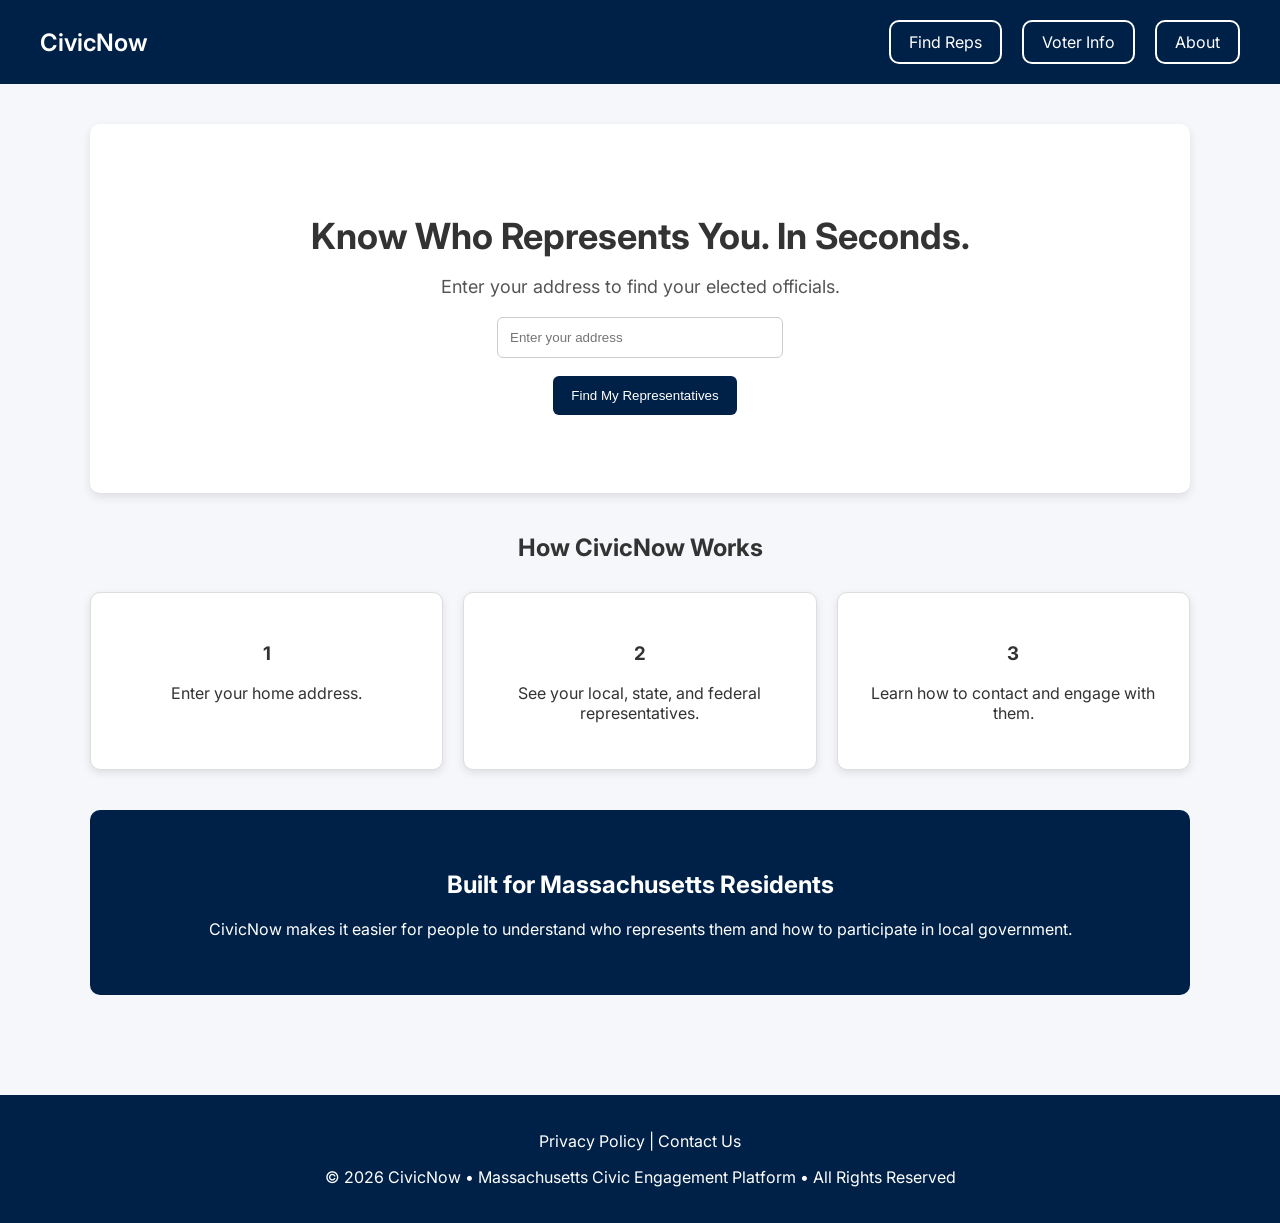
==== index.html @ f866129a "Add files via upload" ====
<!DOCTYPE html>
<html lang="en">

<head>

<meta charset="UTF-8">
<meta name="viewport" content="width=device-width, initial-scale=1.0">

<title>CivicNow</title>

<link rel="preconnect" href="https://fonts.googleapis.com">
<link rel="preconnect" href="https://fonts.gstatic.com" crossorigin>

<link href="https://fonts.googleapis.com/css2?family=Inter:wght@400;600&display=swap" rel="stylesheet">

<link rel="stylesheet" href="style.css">

</head>

<body>


<!-- HEADER -->

<header>

<div class="header-container">

<div class="logo">
CivicNow
</div>

<nav class="main-nav">

<a href="#">
<div class="nav-box">Find Reps</div>
</a>

<a href="#">
<div class="nav-box">Voter Info</div>
</a>

<a href="#">
<div class="nav-box">About</div>
</a>

</nav>

</div>

</header>



<!-- MAIN -->

<main class="container">


<!-- HERO SECTION -->

<section class="hero">

<h1>Know Who Represents You. In Seconds.</h1>

<p>Enter your address to find your elected officials.</p>

<div class="search-box">

<input type="text" placeholder="Enter your address">

<p><button>Find My Representatives</button></p>

</div>

</section>



<!-- HOW IT WORKS -->

<section class="info-section">

<h2>How CivicNow Works</h2>

<div class="info-grid">

<div class="info-box">
<h3>1</h3>
<p>Enter your home address.</p>
</div>

<div class="info-box">
<h3>2</h3>
<p>See your local, state, and federal representatives.</p>
</div>

<div class="info-box">
<h3>3</h3>
<p>Learn how to contact and engage with them.</p>
</div>

</div>

</section>



<!-- FEATURE SECTION -->

<section class="feature">

<div class="feature-box">

<h2>Built for Massachusetts Residents</h2>

<p>
CivicNow makes it easier for people to understand who represents them
and how to participate in local government.
</p>

</div>

</section>


</main>



<!-- FOOTER -->

<footer>
<p>Privacy Policy | Contact Us</p>


<p>© 2026 CivicNow • Massachusetts Civic Engagement Platform • All Rights Reserved</p>

</footer>


</body>
</html>
---- style.css ----
/* GLOBAL */

body {

font-family: 'Inter', Arial, sans-serif;

margin: 0;
padding: 0;

background-color: #f5f7fa;

color: #333;

}



/* HEADER */

header {

background-color: #002147;

color: white;

padding: 20px 40px;

}



.header-container {

display: flex;

justify-content: space-between;

align-items: center;

max-width: 1200px;

margin: auto;

}



.logo {

font-size: 24px;

font-weight: 600;

}



/* NAVIGATION */

.main-nav {

display: flex;

gap: 20px;

}



.main-nav a {

text-decoration: none;

}



.nav-box {

padding: 10px 18px;

border: 2px solid white;

border-radius: 10px;

color: white;

transition: all .2s ease;

}



.nav-box:hover {

background-color: #C9A227;

color: black;

transform: scale(1.05);

}



/* MAIN CONTAINER */

.container {

max-width: 1100px;

margin: auto;

padding: 40px 20px;

}



/* HERO */

.hero {

background: white;

padding: 60px 30px;

text-align: center;

border-radius: 10px;

margin-bottom: 40px;

box-shadow: 0 4px 10px rgba(0,0,0,0.1);

}



.hero h1 {

font-size: 36px;

margin-bottom: 10px;

}



.hero p {

font-size: 18px;

color: #555;

}



/* SEARCH */

.search-box {

margin-top: 20px;

}



.search-box input {

padding: 12px;

width: 260px;

border: 1px solid #ccc;

border-radius: 6px;

}



.search-box button {

padding: 12px 18px;

border: none;

background-color: #002147;

color: white;

border-radius: 6px;

cursor: pointer;

margin-left: 10px;

}



.search-box button:hover {

background-color: #C9A227;

color: black;

}



/* INFO SECTION */

.info-section {

margin-top: 40px;

}



.info-section h2 {

text-align: center;

margin-bottom: 30px;

}



.info-grid {

display: flex;

gap: 20px;

justify-content: center;

flex-wrap: wrap;

}



.info-box {

background: white;

padding: 30px;

border-radius: 10px;

text-align: center;

flex: 1;

min-width: 220px;

border: 1px solid #ddd;

box-shadow: 0 3px 8px rgba(0,0,0,0.1);

}



/* FEATURE SECTION */

.feature {

margin-top: 40px;

}



.feature-box {

background: #002147;

color: white;

padding: 40px;

border-radius: 10px;

text-align: center;

}



/* FOOTER */

footer {

margin-top: 60px;

background: #002147;

color: white;

text-align: center;

padding: 20px;

}



/* RESPONSIVE DESIGN */

@media (max-width: 768px) {

.header-container {

flex-direction: column;

gap: 15px;

}



.main-nav {

flex-direction: column;

align-items: center;

}



.search-box input {

width: 100%;

margin-bottom: 10px;

}



.search-box button {

width: 100%;

margin-left: 0;

}

}
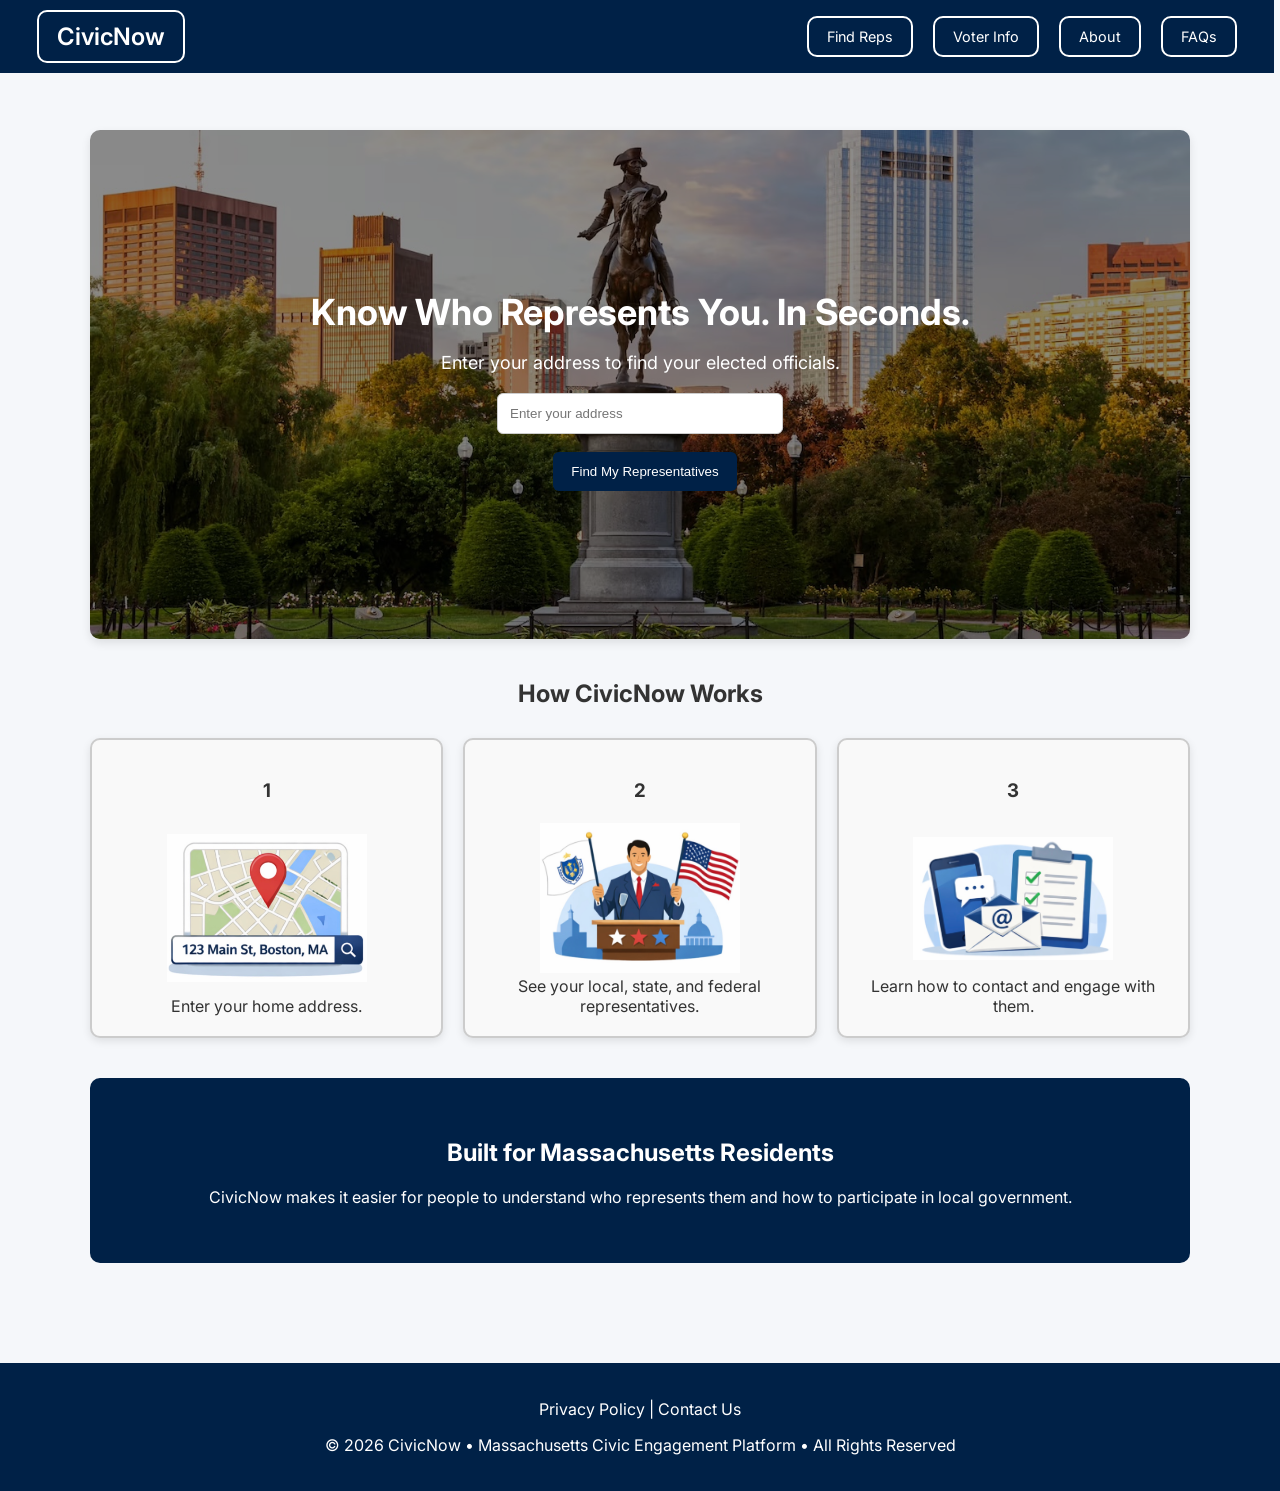
==== commit d80a98d0: "Add files via upload" ====
--- a/index.html
+++ b/index.html
@@ -6,7 +6,9 @@
 <meta charset="UTF-8">
 <meta name="viewport" content="width=device-width, initial-scale=1.0">
 
+
 <title>CivicNow</title>
+
 
 <link rel="preconnect" href="https://fonts.googleapis.com">
 <link rel="preconnect" href="https://fonts.gstatic.com" crossorigin>
@@ -17,7 +19,7 @@
 
 </head>
 
-<body>
+<body class="home-page">
 
 
 <!-- HEADER -->
@@ -26,24 +28,30 @@
 
 <div class="header-container">
 
-<div class="logo">
-CivicNow
+<a href="index.html"><div class="logo"> <div class="nav-box">
+CivicNow</div>
 </div>
+</a>
+
+<!--Navigation-->
 
 <nav class="main-nav">
 
-<a href="#">
+<a href="FindReps.html">
 <div class="nav-box">Find Reps</div>
 </a>
 
-<a href="#">
+<a href="VoterInfo.html">
 <div class="nav-box">Voter Info</div>
 </a>
 
-<a href="#">
+<a href="About.html">
 <div class="nav-box">About</div>
 </a>
 
+<a href="FAQs.html">
+<div class="nav-box">FAQs</div>
+</a>
 </nav>
 
 </div>
@@ -85,18 +93,21 @@
 
 <div class="info-grid">
 
-<div class="info-box">
+<div class="info-box address">
 <h3>1</h3>
+<img src="one.jpeg" alt="Enter address">
 <p>Enter your home address.</p>
 </div>
 
-<div class="info-box">
+<div class="info-box reps">
 <h3>2</h3>
+<img src="two.jpeg" alt="View representatives">
 <p>See your local, state, and federal representatives.</p>
 </div>
 
-<div class="info-box">
+<div class="info-box engage">
 <h3>3</h3>
+<img src="three.jpeg" alt="Contact representatives">
 <p>Learn how to contact and engage with them.</p>
 </div>
 
--- a/style.css
+++ b/style.css
@@ -27,7 +27,18 @@
 
 }
 
-
+.header {
+  
+  top: 0;
+
+  padding: 10px;
+}
+
+
+a, a:active {
+  text-decoration: none;
+  color: #ffffff;
+}
 
 .header-container {
 
@@ -73,6 +84,15 @@
 
 }
 
+/* Highlights the current/active page */
+.main-nav a.active {
+  background-color: #0e59da;
+  box-shadow: 0 0 20px rgba(255, 204, 0, 0.7);
+transform: scale(1.05);
+border-radius: 36px;
+text-decoration: none;
+}
+
 
 
 .nav-box {
@@ -156,6 +176,64 @@
 }
 
 
+.home-page .hero {
+
+  background-image: url("mass.jpeg");
+
+
+  background-size: cover;
+  background-position: center;
+  background-repeat: no-repeat;
+
+  padding: 130px 30px;
+
+  border-radius: 10px;
+
+  text-align: center;
+
+  color: white;
+
+}
+
+.hero h1{
+  color:white;
+}
+
+.hero p{
+  color:white;
+  font-size:18px;
+}
+
+/* Darkened image on main page so text is readable  */
+.hero{
+  position:relative;
+}
+
+.hero::before{
+
+  content:"";
+  position:absolute;
+
+  top:0;
+  left:0;
+
+  width:100%;
+  height:100%;
+
+  background:rgba(0,0,0,0.45);
+
+  border-radius:10px;
+
+}
+
+.hero h1,
+.hero p,
+.search-box{
+
+  position:relative;
+  z-index:1;
+
+}
 
 /* SEARCH */
 
@@ -249,6 +327,7 @@
 
 background: white;
 
+
 padding: 30px;
 
 border-radius: 10px;
@@ -267,6 +346,44 @@
 
 
 
+
+.info-box{
+    width:30%;
+    height:300px;
+
+    display:flex;
+    flex-direction:column;
+    justify-content:space-between;
+    align-items:center;
+
+    text-align:center;
+
+    padding:20px;
+    box-sizing:border-box;
+
+    border:2px solid #ccc;
+    border-radius:10px;
+
+    background:#f9f9f9;
+}
+
+.info-box img{
+    width:200px;
+    height:auto;
+}
+
+.info-box h2{
+    margin:0;
+}
+
+.info-box p{
+    margin:0;
+}
+
+
+
+
+
 /* FEATURE SECTION */
 
 .feature {
@@ -331,6 +448,11 @@
 
 align-items: center;
 
+display:flex;
+  justify-content:center;
+  gap:10px;
+  flex-wrap:wrap;
+
 }
 
 
@@ -353,4 +475,23 @@
 
 }
 
+}
+
+
+
+@media (min-width: 769px) {
+
+  header {
+    position: fixed;
+    top: 0;
+    width: 98%;
+    z-index: 1000;
+    font-size:0.9rem;
+    padding:10px;
+  }
+
+  body {
+    padding-top: 90px; /* prevents content from hiding under header */
+  }
+
 }
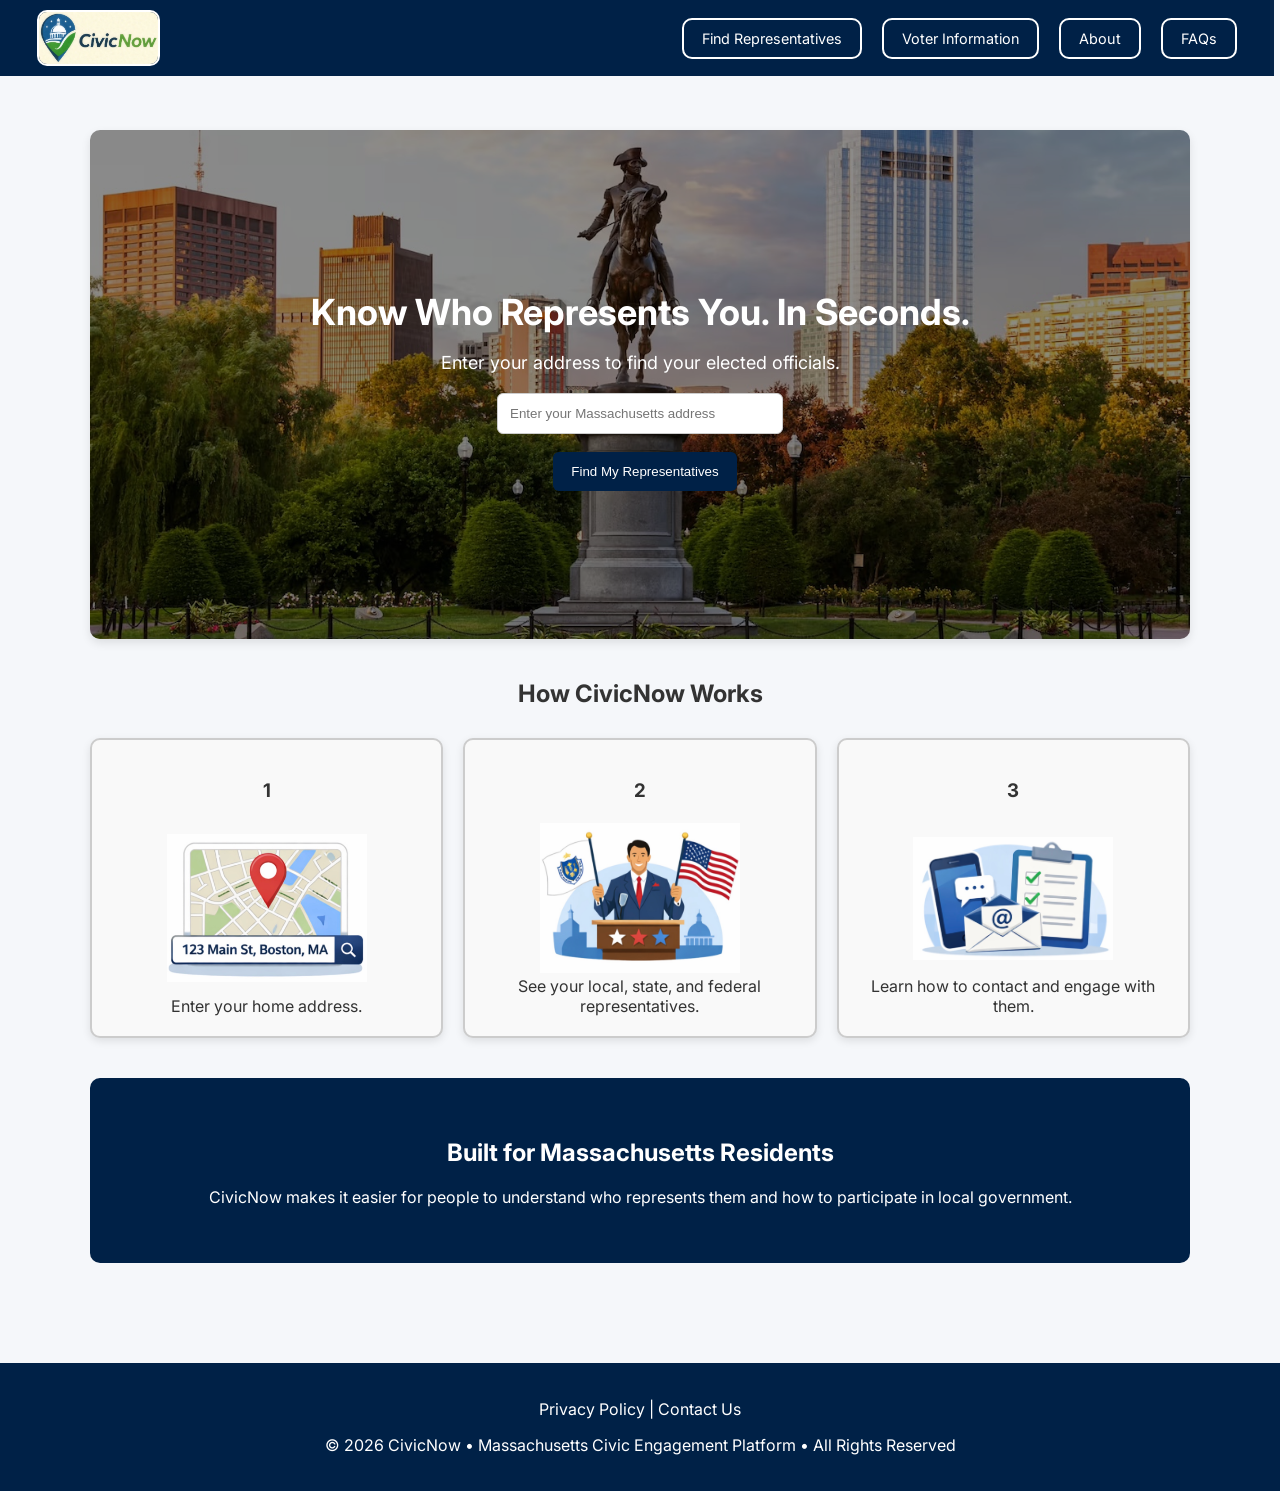
==== commit eb316b67: "Add files via upload" ====
--- a/index.html
+++ b/index.html
@@ -15,7 +15,11 @@
 
 <link href="https://fonts.googleapis.com/css2?family=Inter:wght@400;600&display=swap" rel="stylesheet">
 
-<link rel="stylesheet" href="style.css">
+  <link rel="icon" type="image/x-icon" href="favicon.ico" />
+  <link rel="icon" type="image/png" sizes="32x32" href="favicon-32.png" />
+  <link rel="icon" type="image/png" sizes="16x16" href="favicon-16.png" />
+  <link rel="apple-touch-icon" sizes="64x64" href="favicon-64.png" />
+  <link rel="stylesheet" href="style.css">
 
 </head>
 
@@ -28,9 +32,7 @@
 
 <div class="header-container">
 
-<a href="index.html"><div class="logo"> <div class="nav-box">
-CivicNow</div>
-</div>
+<a href="index.html"><div class="logo"><img src="wavcon.png" alt="CivicNow" class="logo-img" /></div>
 </a>
 
 <!--Navigation-->
@@ -38,11 +40,11 @@
 <nav class="main-nav">
 
 <a href="FindReps.html">
-<div class="nav-box">Find Reps</div>
+<div class="nav-box">Find Representatives</div>
 </a>
 
 <a href="VoterInfo.html">
-<div class="nav-box">Voter Info</div>
+<div class="nav-box">Voter Information</div>
 </a>
 
 <a href="About.html">
@@ -75,9 +77,14 @@
 
 <div class="search-box">
 
-<input type="text" placeholder="Enter your address">
+<input
+  type="text"
+  id="homeAddressInput"
+  placeholder="Enter your Massachusetts address"
+  autocomplete="street-address"
+/>
 
-<p><button>Find My Representatives</button></p>
+<p><button onclick="goToReps()">Find My Representatives</button></p>
 
 </div>
 
@@ -149,6 +156,31 @@
 
 </footer>
 
-
+<script>
+  function goToReps() {
+    const addr = document.getElementById('homeAddressInput').value.trim();
+    if (!addr) {
+      document.getElementById('homeAddressInput').focus();
+      return;
+    }
+    // Sends address as URL param → FindReps.html auto-searches on load
+    window.location.href = 'FindReps.html?address=' + encodeURIComponent(addr);
+  }
+ 
+  // Allow Enter key on homepage
+  document.getElementById('homeAddressInput').addEventListener('keydown', function(e) {
+    if (e.key === 'Enter') goToReps();
+  });
+</script>
+<!-- ============================================================
+     HOW IT WORKS:
+     - User types address on homepage and hits the button
+     - Browser navigates to: FindReps.html?address=123+Main+St+Boston+MA
+     - FindReps.html reads the ?address= param on load
+     - Automatically runs the search and displays results
+     ============================================================ -->
+<!-- BACK TO TOP -->
+<button class="back-to-top" id="backToTop" onclick="window.scrollTo({top:0,behavior:'smooth'})" aria-label="Back to top"><svg width="18" height="18" viewBox="0 0 24 24" fill="none" stroke="currentColor" stroke-width="2.5"><polyline points="18 15 12 9 6 15"/></svg></button>
+<script>window.addEventListener("scroll",function(){var b=document.getElementById("backToTop");if(b)b.classList.toggle("back-to-top--visible",window.scrollY>400);});</script>
 </body>
-</html>
+</html>
--- a/style.css
+++ b/style.css
@@ -57,11 +57,26 @@
 
 
 .logo {
-
-font-size: 24px;
-
-font-weight: 600;
-
+  display: flex;
+  align-items: center;
+  flex-shrink: 0;
+}
+
+.logo-img {
+  height: 52px;
+  width: auto;
+  display: block;
+  /* Remove any nav-box styling that might bleed in */
+ 
+  padding: 0;
+  background: none;
+  transition: opacity .2s;
+  border-radius: 10px;
+  border: 2px solid white;
+}
+
+.logo-img:hover {
+  opacity: 0.88;
 }
 
 
@@ -126,13 +141,17 @@
 /* MAIN CONTAINER */
 
 .container {
-
 max-width: 1100px;
-
 margin: auto;
-
-padding: 40px 20px;
-
+padding: 24px 14px;
+}
+
+@media (min-width: 540px) {
+  .container { padding: 32px 20px; }
+}
+
+@media (min-width: 769px) {
+  .container { padding: 40px 20px; }
 }
 
 
@@ -141,7 +160,7 @@
 
 .hero {
 
-background: white;
+background: #002147;
 
 padding: 60px 30px;
 
@@ -432,28 +451,33 @@
 
 @media (max-width: 768px) {
 
+header {
+  padding: 10px 14px;
+}
+
 .header-container {
-
-flex-direction: column;
-
-gap: 15px;
-
-}
-
-
+  flex-direction: row;
+  flex-wrap: wrap;
+  gap: 8px;
+  align-items: center;
+}
+
+.logo { font-size: 18px; }
+.logo-img { height: 40px; }
 
 .main-nav {
-
-flex-direction: column;
-
-align-items: center;
-
-display:flex;
-  justify-content:center;
-  gap:10px;
-  flex-wrap:wrap;
-
-}
+  display: flex;
+  flex-direction: row;
+  flex-wrap: wrap;
+  gap: 4px;
+  justify-content: flex-end;
+}
+
+.nav-box {
+  padding: 6px 10px;
+  font-size: 0.75rem;
+}
+
 
 
 
@@ -466,6 +490,11 @@
 }
 
 
+.search-box{
+  display: flex;
+  flex-direction: column;
+  align-items: center;
+}
 
 .search-box button {
 
@@ -494,4 +523,797 @@
     padding-top: 90px; /* prevents content from hiding under header */
   }
 
+}
+
+/* ==============================
+   ABOUT PAGE STYLES
+   mission, values, team, and contact
+   ============================== */
+
+/* Values Section */
+.values-section {
+  text-align: center;
+  margin-top: 40px;
+}
+
+.values-grid {
+  display: flex;
+  justify-content: center;
+  flex-wrap: wrap;
+  gap: 30px;
+  margin-top: 20px;
+}
+
+.value-card {
+  background: #002147; /* matches site color */
+  color: white;
+  padding: 25px 20px;
+  border-radius: 12px;
+  min-width: 220px;
+  max-width: 250px;
+  box-shadow: 0 4px 10px rgba(0,0,0,0.1);
+  transition: transform 0.2s ease;
+}
+
+.value-card:hover {
+  transform: scale(1.05);
+}
+
+/* Team Section */
+.team-section {
+  text-align: center;
+  margin-top: 50px;
+}
+
+.team-grid {
+  display: flex;
+  justify-content: center;
+  flex-wrap: wrap;
+  gap: 30px;
+  margin-top: 20px;
+}
+
+.team-member {
+  background: #f9f9f9;
+  padding: 20px 15px;
+  border-radius: 12px;
+  min-width: 220px;
+  max-width: 250px;
+  box-shadow: 0 3px 8px rgba(0,0,0,0.1);
+  transition: transform 0.2s ease;
+}
+
+.team-member h3 {
+  margin-bottom: 10px;
+  color: #002147;
+}
+
+.team-member p {
+  font-size: 14px;
+  color: #555;
+}
+
+.team-member:hover {
+  transform: scale(1.05);
+}
+
+/* Contact Section */
+.contact-section {
+  text-align: center;
+  margin-top: 50px;
+}
+
+.contact-buttons {
+  margin-top: 20px;
+}
+
+.contact-btn {
+  padding: 12px 30px;
+  margin: 10px;
+  border: 2px solid #002147;
+  background: white;
+  color: #002147;
+  border-radius: 8px;
+  font-family: 'Inter', sans-serif;
+  cursor: pointer;
+  transition: all 0.2s ease;
+}
+
+.contact-btn:hover {
+  background: #C9A227;
+  color: black;
+  transform: scale(1.05);
+}
+
+/* Responsive for About page */
+@media (max-width: 768px) {
+  .values-grid, .team-grid {
+    flex-direction: column;
+    align-items: center;
+  }
+
+  .contact-btn {
+    width: 80%;
+    margin: 10px 0;
+  }
+}
+
+/*FAQs Page starts here*/
+
+/* FAQ LAYOUT */
+
+.faq-wrapper{
+display:grid;
+grid-template-columns:220px 1fr;
+gap:40px;
+max-width:1100px;
+margin:auto;
+padding:60px 20px;
+}
+
+/* SIDEBAR */
+
+.faq-sidebar{
+position:sticky;
+top:120px;
+height:fit-content;
+}
+
+.faq-sidebar h3{
+margin-bottom:15px;
+}
+
+.faq-sidebar ul{
+list-style:none;
+padding:0;
+}
+
+.faq-sidebar li{
+margin-bottom:10px;
+}
+
+.faq-sidebar a{
+text-decoration:none;
+color:#333;
+font-weight:500;
+}
+
+.faq-sidebar a:hover{
+color:#2563eb;
+}
+
+
+/* MAIN FAQ */
+
+.faq-content h1{
+margin-bottom:10px;
+}
+
+.faq-intro{
+margin-bottom:30px;
+color:#555;
+}
+
+/* SEARCH BAR */
+
+.faq-search{
+width:100%;
+max-width:400px;
+padding:12px;
+margin-bottom:40px;
+border:1px solid #ddd;
+border-radius:6px;
+}
+
+/* CATEGORY */
+
+.faq-category{
+margin-top:40px;
+margin-bottom:15px;
+border-bottom:2px solid #eee;
+padding-bottom:5px;
+}
+
+
+/* FAQ ITEMS */
+
+.faq-item{
+margin-bottom:20px;
+border-bottom:1px solid #ddd;
+padding-bottom:12px;
+}
+
+/* FAQ LINKS */
+
+.faq-content a{
+color:#2563eb;
+text-decoration:underline;
+}
+
+.faq-content a:hover{
+color:#1d4ed8;
+}
+
+summary{
+list-style:none;
+cursor:pointer;
+font-weight:600;
+font-size:18px;
+padding:10px 0;
+position:relative;
+}
+
+summary::after{
+content:"+";
+position:absolute;
+right:0;
+font-size:22px;
+}
+
+details[open] summary::after{
+content:"−";
+}
+
+.faq-item p{
+margin-top:10px;
+line-height:1.6;
+}
+
+.faq-item ul{
+margin-top:10px;
+padding-left:20px;
+line-height:1.6;
+}
+
+
+/* CONTACT */
+
+.faq-contact{
+margin-top:60px;
+text-align:center;
+padding:30px;
+background:#f5f5f5;
+border-radius:6px;
+}
+
+
+/* SCROLL REVEAL */
+
+.reveal{
+opacity:0;
+transform:translateY(40px);
+transition:all 0.6s ease;
+}
+
+.reveal.active{
+opacity:1;
+transform:translateY(0);
+}
+
+
+/* MOBILE */
+
+@media (max-width:768px){
+
+.faq-wrapper{
+grid-template-columns:1fr;
+}
+
+.faq-sidebar{
+position:static;
+margin-bottom:30px;
+}
+
+}
+
+
+
+
+/* FIND REPS PAGE */
+
+
+/* ══════════════════════════════════════════════
+   FindReps.css
+   Loaded AFTER style.css — only styles the
+   representative grid and cards. Nav, footer,
+   fonts, and base layout come from style.css.
+══════════════════════════════════════════════ */
+
+/* ── CSS Tokens (rep-grid only) ── */
+:root {
+  --fr-federal:   #1a5bac;
+  --fr-state:     #2a8c5e;
+  --fr-local:     #b94a1d;
+  --fr-navy:      #002147;
+  --fr-gold:      #C9A227;
+  --fr-border:    #dde3ed;
+  --fr-bg:        #f5f7fa;
+  --fr-white:     #ffffff;
+  --fr-muted:     #5a6478;
+  --fr-radius:    12px;
+  --fr-radius-sm: 7px;
+  --fr-shadow:    0 4px 16px rgba(0,33,71,.1);
+  --fr-shadow-lg: 0 8px 28px rgba(0,33,71,.16);
+}
+
+/* ── Search Bar ── */
+.fr-search-bar {
+  background: #ffffff;
+  border-bottom: 1px solid var(--fr-border);
+  padding: 14px 40px;
+  position: sticky;
+  top: 60px; /* sits just below the fixed header */
+  z-index: 90;
+  box-shadow: 0 2px 8px rgba(0,33,71,.07);
+}
+
+.fr-search-inner {
+  max-width: 1200px;
+  margin: 0 auto;
+  display: flex;
+  align-items: center;
+  gap: 10px;
+  flex-wrap: wrap;
+}
+
+.fr-search-field-wrap {
+  flex: 1;
+  position: relative;
+  min-width: 240px;
+  max-width: 480px;
+}
+
+.fr-search-icon {
+  position: absolute;
+  left: 12px;
+  top: 50%;
+  transform: translateY(-50%);
+  color: var(--fr-muted);
+  pointer-events: none;
+}
+
+#addressInput {
+  width: 100%;
+  padding: 10px 12px 10px 34px;
+  border: 1px solid #ccc;
+  border-radius: 6px;
+  font-family: 'Inter', Arial, sans-serif;
+  font-size: 0.9rem;
+  color: #333;
+  background: #f5f7fa;
+  outline: none;
+  transition: border-color .2s, box-shadow .2s;
+}
+
+#addressInput:focus {
+  border-color: var(--fr-federal);
+  background: #fff;
+  box-shadow: 0 0 0 3px rgba(26,91,172,.1);
+}
+
+.fr-search-btn {
+  padding: 10px 40px;
+  background-color: #002147;
+  color: white;
+  border: none;
+  border-radius: 6px;
+  font-family: 'Inter', Arial, sans-serif;
+  font-size: 0.875rem;
+  font-weight: 600;
+  cursor: pointer;
+  transition: background-color .2s;
+  white-space: nowrap;
+}
+
+.fr-search-btn:hover {
+  background-color: #C9A227;
+  color: #000;
+}
+
+/* Level filter chips */
+.fr-filter-chips {
+  display: flex;
+  gap: 6px;
+  margin-left: auto;
+}
+
+.fr-chip {
+  padding: 6px 14px;
+  border: 2px solid white;
+  border-radius: 10px;
+  background: #002147;
+  color: white;
+  font-family: 'Inter', Arial, sans-serif;
+  font-size: 0.75rem;
+  font-weight: 600;
+  cursor: pointer;
+  transition: all .2s ease;
+}
+
+.fr-chip:hover {
+  background-color: #C9A227;
+  color: black;
+  transform: scale(1.05);
+}
+
+.fr-chip.fr-chip-active {
+  background-color: #C9A227;
+  color: black;
+  border-color: #C9A227;
+  box-shadow: 0 0 14px rgba(201,162,39,.5);
+}
+
+/* ── Match Banner ── */
+.fr-match-banner {
+  background: #002147;
+  color: white;
+  padding: 10px 40px;
+  font-size: 0.82rem;
+  display: none;
+}
+
+.fr-match-banner.visible { display: block; }
+
+.fr-match-inner {
+  max-width: 1200px;
+  margin: 0 auto;
+  display: flex;
+  align-items: center;
+  gap: 8px;
+}
+
+.fr-match-inner strong { color: #C9A227; }
+
+.fr-match-clear {
+  margin-left: auto;
+  background: none;
+  border: 1px solid rgba(255,255,255,.4);
+  color: rgba(255,255,255,.75);
+  border-radius: 4px;
+  padding: 3px 10px;
+  font-size: 0.72rem;
+  cursor: pointer;
+  font-family: 'Inter', Arial, sans-serif;
+  transition: border-color .15s, color .15s;
+}
+
+.fr-match-clear:hover { border-color: white; color: white; }
+
+/* ── Section Labels ── */
+.fr-section-label {
+  display: flex;
+  align-items: center;
+  gap: 10px;
+  margin: 36px 0 14px;
+}
+
+.fr-section-label:first-child { margin-top: 0; }
+
+.fr-section-label h2 {
+  font-family: 'Inter', Arial, sans-serif;
+  font-size: 1.15rem;
+  font-weight: 600;
+  color: #002147;
+  margin: 0;
+}
+
+.fr-badge {
+  font-size: 0.68rem;
+  font-weight: 700;
+  letter-spacing: .07em;
+  text-transform: uppercase;
+  padding: 4px 10px;
+  border-radius: 20px;
+  white-space: nowrap;
+}
+
+.fr-badge-statewide { background: rgba(0,33,71,.1);    color: #002147; }
+.fr-badge-federal   { background: rgba(26,91,172,.12); color: var(--fr-federal); }
+.fr-badge-state     { background: rgba(42,140,94,.12); color: var(--fr-state); }
+.fr-badge-local     { background: rgba(185,74,29,.12); color: var(--fr-local); }
+
+.fr-divider {
+  flex: 1;
+  height: 1px;
+  background: #dde3ed;
+}
+
+/* ── Rep Grid ── */
+.fr-grid {
+  display: grid;
+  grid-template-columns: repeat(auto-fill, minmax(290px, 1fr));
+  gap: 16px;
+}
+
+/* ── Rep Card ── */
+.fr-card {
+  background: #ffffff;
+  border-radius: var(--fr-radius);
+  border: 1px solid #ddd;
+  overflow: hidden;
+  box-shadow: 0 3px 8px rgba(0,0,0,.08);
+  transition: transform .2s ease, box-shadow .2s ease, border-color .2s ease;
+  animation: frCardIn .3s ease both;
+}
+
+@keyframes frCardIn {
+  from { opacity: 0; transform: translateY(12px); }
+  to   { opacity: 1; transform: translateY(0); }
+}
+
+.fr-card:hover {
+  transform: scale(1.02);
+  box-shadow: var(--fr-shadow-lg);
+  border-color: #002147;
+}
+
+/* Filtering handled via JS display:none — no highlight/dim needed */
+
+/* Top accent bar */
+.fr-card-accent { height: 5px; width: 100%; }
+.fr-accent-federal   { background: linear-gradient(90deg, #1a5bac, #3b87d8); }
+.fr-accent-state     { background: linear-gradient(90deg, #2a8c5e, #43b58a); }
+.fr-accent-local     { background: linear-gradient(90deg, #b94a1d, #e0773b); }
+.fr-accent-statewide { background: linear-gradient(90deg, #002147, #1a3a6b); }
+
+.fr-card-body { padding: 18px 20px; }
+
+.fr-card-top {
+  display: flex;
+  gap: 12px;
+  align-items: flex-start;
+  margin-bottom: 12px;
+}
+
+.fr-avatar {
+  width: 50px;
+  height: 50px;
+  border-radius: 10px;
+  flex-shrink: 0;
+  overflow: hidden;
+  background: linear-gradient(135deg, #dbe6f8, #c4d8f5);
+  display: flex;
+  align-items: center;
+  justify-content: center;
+  font-family: 'Inter', Arial, sans-serif;
+  font-size: 1.1rem;
+  font-weight: 700;
+  color: #1a5bac;
+}
+
+.fr-avatar img { width: 100%; height: 100%; object-fit: cover; }
+
+.fr-info { flex: 1; min-width: 0; }
+
+.fr-title-badge {
+  font-size: 0.62rem;
+  font-weight: 700;
+  letter-spacing: .07em;
+  text-transform: uppercase;
+  padding: 2px 7px;
+  border-radius: 4px;
+  display: inline-block;
+  margin-bottom: 4px;
+}
+
+.fr-name {
+  font-family: 'Inter', Arial, sans-serif;
+  font-size: 1.05rem;
+  font-weight: 700;
+  color: #002147;
+  line-height: 1.25;
+  margin-bottom: 2px;
+  white-space: nowrap;
+  overflow: hidden;
+  text-overflow: ellipsis;
+}
+
+.fr-office {
+  font-size: 0.75rem;
+  color: var(--fr-muted);
+  line-height: 1.35;
+}
+
+.fr-party-tag {
+  display: inline-flex;
+  align-items: center;
+  gap: 4px;
+  font-size: 0.7rem;
+  font-weight: 600;
+  color: #1a5bac;
+  background: rgba(26,91,172,.08);
+  border-radius: 20px;
+  padding: 2px 8px;
+  margin-top: 5px;
+}
+
+.fr-party-dot {
+  width: 5px;
+  height: 5px;
+  border-radius: 50%;
+  background: #1a5bac;
+}
+
+.fr-meta {
+  display: flex;
+  flex-wrap: wrap;
+  gap: 5px;
+  margin-bottom: 12px;
+}
+
+.fr-chip-meta {
+  font-size: 0.68rem;
+  color: var(--fr-muted);
+  background: #f5f7fa;
+  border: 1px solid #dde3ed;
+  border-radius: 4px;
+  padding: 2px 7px;
+  font-family: 'Inter', Arial, sans-serif;
+}
+
+.fr-committees { margin-bottom: 12px; }
+
+.fr-committees-label {
+  font-size: 0.63rem;
+  font-weight: 700;
+  letter-spacing: .07em;
+  text-transform: uppercase;
+  color: var(--fr-muted);
+  margin-bottom: 5px;
+  font-family: 'Inter', Arial, sans-serif;
+}
+
+.fr-committees-list { display: flex; flex-wrap: wrap; gap: 4px; }
+
+.fr-committee-tag {
+  font-size: 0.67rem;
+  color: #002147;
+  background: rgba(0,33,71,.06);
+  border-radius: 4px;
+  padding: 2px 6px;
+  font-family: 'Inter', Arial, sans-serif;
+}
+
+.fr-actions { display: flex; gap: 6px; flex-wrap: wrap; }
+
+.fr-btn {
+  display: inline-flex;
+  align-items: center;
+  gap: 4px;
+  padding: 7px 14px;
+  border-radius: 6px;
+  font-family: 'Inter', Arial, sans-serif;
+  font-size: 0.78rem;
+  font-weight: 600;
+  text-decoration: none;
+  cursor: pointer;
+  border: none;
+  transition: background-color .2s, color .2s, transform .1s;
+}
+
+.fr-btn-primary {
+  background-color: #002147;
+  color: white;
+}
+
+.fr-btn-primary:hover {
+  background-color: #C9A227;
+  color: black;
+}
+
+.fr-btn-secondary {
+  background: #f5f7fa;
+  color: #002147;
+  border: 1px solid #ccc;
+}
+
+.fr-btn-secondary:hover {
+  background: #002147;
+  color: white;
+  border-color: #002147;
+}
+
+/* ── No Results ── */
+.fr-no-results {
+  text-align: center;
+  padding: 40px 20px;
+  color: var(--fr-muted);
+  font-size: 0.95rem;
+  display: none;
+}
+.fr-no-results.visible { display: block; }
+
+/* ── Disclaimer ── */
+.fr-disclaimer {
+  background: rgba(201,162,39,.08);
+  border: 1px solid rgba(201,162,39,.3);
+  border-radius: var(--fr-radius-sm);
+  padding: 12px 16px;
+  font-size: 0.76rem;
+  color: #6b4f00;
+  margin: 36px 0 0;
+  line-height: 1.55;
+}
+
+.fr-disclaimer strong { color: #4a3700; }
+
+/* ── Responsive ── */
+@media (max-width: 768px) {
+  .fr-grid { grid-template-columns: 1fr; }
+  .fr-filter-chips { display: none; }
+  .fr-search-bar { padding: 10px 16px; top: 0; }
+}
+
+@media (max-width: 480px) {
+  .fr-search-inner { flex-wrap: wrap; }
+  .fr-search-field-wrap { max-width: 100%; }
+}
+
+/* ══════════════════════════════════════════
+   NEUTRALITY BANNER
+   Appears on FindReps and other pages
+══════════════════════════════════════════ */
+.neutrality {
+  background: #fff8e1;
+  border-bottom: 1px solid #f0d060;
+  color: #5a4500;
+  font-size: 0.78rem;
+  font-weight: 500;
+  padding: 8px 40px;
+  display: flex;
+  align-items: center;
+  justify-content: center;
+  gap: 7px;
+  letter-spacing: .01em;
+  text-align: center;
+}
+
+.neutrality svg {
+  flex-shrink: 0;
+  color: #b8860b;
+}
+
+@media (max-width: 768px) {
+  .neutrality { padding: 8px 16px; font-size: 0.72rem; }
+}
+
+/* ══════════════════════════
+   BACK TO TOP BUTTON
+   Shared by FindReps and VoterInfo
+══════════════════════════ */
+.back-to-top {
+  position: fixed;
+  bottom: 28px;
+  right: 24px;
+  width: 46px;
+  height: 46px;
+  border-radius: 50%;
+  background: #002147;
+  color: #fff;
+  border: none;
+  cursor: pointer;
+  display: flex;
+  align-items: center;
+  justify-content: center;
+  box-shadow: 0 4px 14px rgba(0,33,71,.35);
+  opacity: 0;
+  transform: translateY(12px);
+  transition: opacity .25s ease, transform .25s ease, background .2s;
+  pointer-events: none;
+  z-index: 1000;
+  touch-action: manipulation;
+  -webkit-tap-highlight-color: transparent;
+}
+
+.back-to-top--visible {
+  opacity: 1;
+  transform: translateY(0);
+  pointer-events: auto;
+}
+
+.back-to-top:hover  { background: #C9A227; }
+.back-to-top:active { background: #C9A227; transform: scale(.94); }
+
+@media (max-width: 480px) {
+  .back-to-top { bottom: 18px; right: 16px; width: 42px; height: 42px; }
 }
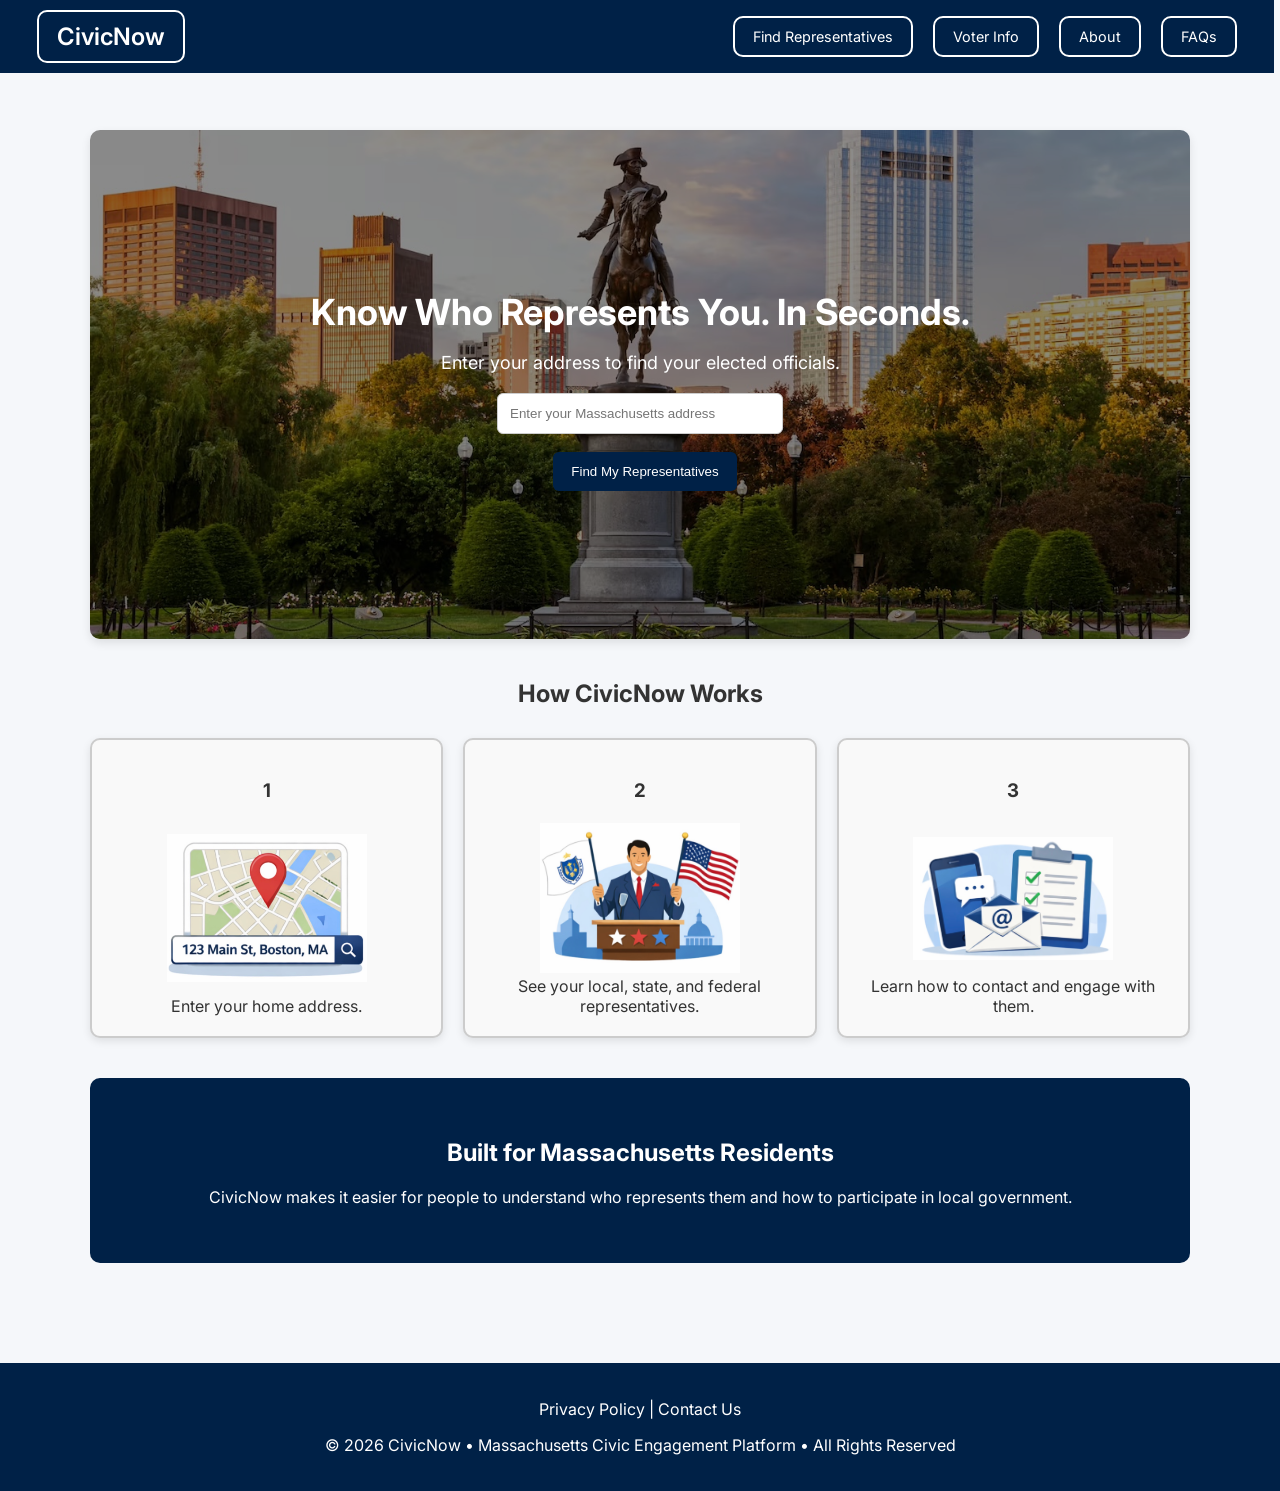
==== commit 11402625: "Add files via upload" ====
--- a/index.html
+++ b/index.html
@@ -15,11 +15,7 @@
 
 <link href="https://fonts.googleapis.com/css2?family=Inter:wght@400;600&display=swap" rel="stylesheet">
 
-  <link rel="icon" type="image/x-icon" href="favicon.ico" />
-  <link rel="icon" type="image/png" sizes="32x32" href="favicon-32.png" />
-  <link rel="icon" type="image/png" sizes="16x16" href="favicon-16.png" />
-  <link rel="apple-touch-icon" sizes="64x64" href="favicon-64.png" />
-  <link rel="stylesheet" href="style.css">
+<link rel="stylesheet" href="style.css">
 
 </head>
 
@@ -32,7 +28,9 @@
 
 <div class="header-container">
 
-<a href="index.html"><div class="logo"><img src="wavcon.png" alt="CivicNow" class="logo-img" /></div>
+<a href="index.html"><div class="logo"> <div class="nav-box">
+CivicNow</div>
+</div>
 </a>
 
 <!--Navigation-->
@@ -44,7 +42,7 @@
 </a>
 
 <a href="VoterInfo.html">
-<div class="nav-box">Voter Information</div>
+<div class="nav-box">Voter Info</div>
 </a>
 
 <a href="About.html">
@@ -179,8 +177,5 @@
      - FindReps.html reads the ?address= param on load
      - Automatically runs the search and displays results
      ============================================================ -->
-<!-- BACK TO TOP -->
-<button class="back-to-top" id="backToTop" onclick="window.scrollTo({top:0,behavior:'smooth'})" aria-label="Back to top"><svg width="18" height="18" viewBox="0 0 24 24" fill="none" stroke="currentColor" stroke-width="2.5"><polyline points="18 15 12 9 6 15"/></svg></button>
-<script>window.addEventListener("scroll",function(){var b=document.getElementById("backToTop");if(b)b.classList.toggle("back-to-top--visible",window.scrollY>400);});</script>
 </body>
 </html>
--- a/style.css
+++ b/style.css
@@ -57,26 +57,11 @@
 
 
 .logo {
-  display: flex;
-  align-items: center;
-  flex-shrink: 0;
-}
-
-.logo-img {
-  height: 52px;
-  width: auto;
-  display: block;
-  /* Remove any nav-box styling that might bleed in */
- 
-  padding: 0;
-  background: none;
-  transition: opacity .2s;
-  border-radius: 10px;
-  border: 2px solid white;
-}
-
-.logo-img:hover {
-  opacity: 0.88;
+
+font-size: 24px;
+
+font-weight: 600;
+
 }
 
 
@@ -141,17 +126,13 @@
 /* MAIN CONTAINER */
 
 .container {
+
 max-width: 1100px;
+
 margin: auto;
-padding: 24px 14px;
-}
-
-@media (min-width: 540px) {
-  .container { padding: 32px 20px; }
-}
-
-@media (min-width: 769px) {
-  .container { padding: 40px 20px; }
+
+padding: 40px 20px;
+
 }
 
 
@@ -451,33 +432,28 @@
 
 @media (max-width: 768px) {
 
-header {
-  padding: 10px 14px;
-}
-
 .header-container {
-  flex-direction: row;
-  flex-wrap: wrap;
-  gap: 8px;
-  align-items: center;
-}
-
-.logo { font-size: 18px; }
-.logo-img { height: 40px; }
+
+flex-direction: column;
+
+gap: 15px;
+
+}
+
+
 
 .main-nav {
-  display: flex;
-  flex-direction: row;
-  flex-wrap: wrap;
-  gap: 4px;
-  justify-content: flex-end;
-}
-
-.nav-box {
-  padding: 6px 10px;
-  font-size: 0.75rem;
-}
-
+
+flex-direction: column;
+
+align-items: center;
+
+display:flex;
+  justify-content:center;
+  gap:10px;
+  flex-wrap:wrap;
+
+}
 
 
 
@@ -1247,73 +1223,4 @@
 @media (max-width: 480px) {
   .fr-search-inner { flex-wrap: wrap; }
   .fr-search-field-wrap { max-width: 100%; }
-}
-
-/* ══════════════════════════════════════════
-   NEUTRALITY BANNER
-   Appears on FindReps and other pages
-══════════════════════════════════════════ */
-.neutrality {
-  background: #fff8e1;
-  border-bottom: 1px solid #f0d060;
-  color: #5a4500;
-  font-size: 0.78rem;
-  font-weight: 500;
-  padding: 8px 40px;
-  display: flex;
-  align-items: center;
-  justify-content: center;
-  gap: 7px;
-  letter-spacing: .01em;
-  text-align: center;
-}
-
-.neutrality svg {
-  flex-shrink: 0;
-  color: #b8860b;
-}
-
-@media (max-width: 768px) {
-  .neutrality { padding: 8px 16px; font-size: 0.72rem; }
-}
-
-/* ══════════════════════════
-   BACK TO TOP BUTTON
-   Shared by FindReps and VoterInfo
-══════════════════════════ */
-.back-to-top {
-  position: fixed;
-  bottom: 28px;
-  right: 24px;
-  width: 46px;
-  height: 46px;
-  border-radius: 50%;
-  background: #002147;
-  color: #fff;
-  border: none;
-  cursor: pointer;
-  display: flex;
-  align-items: center;
-  justify-content: center;
-  box-shadow: 0 4px 14px rgba(0,33,71,.35);
-  opacity: 0;
-  transform: translateY(12px);
-  transition: opacity .25s ease, transform .25s ease, background .2s;
-  pointer-events: none;
-  z-index: 1000;
-  touch-action: manipulation;
-  -webkit-tap-highlight-color: transparent;
-}
-
-.back-to-top--visible {
-  opacity: 1;
-  transform: translateY(0);
-  pointer-events: auto;
-}
-
-.back-to-top:hover  { background: #C9A227; }
-.back-to-top:active { background: #C9A227; transform: scale(.94); }
-
-@media (max-width: 480px) {
-  .back-to-top { bottom: 18px; right: 16px; width: 42px; height: 42px; }
 }
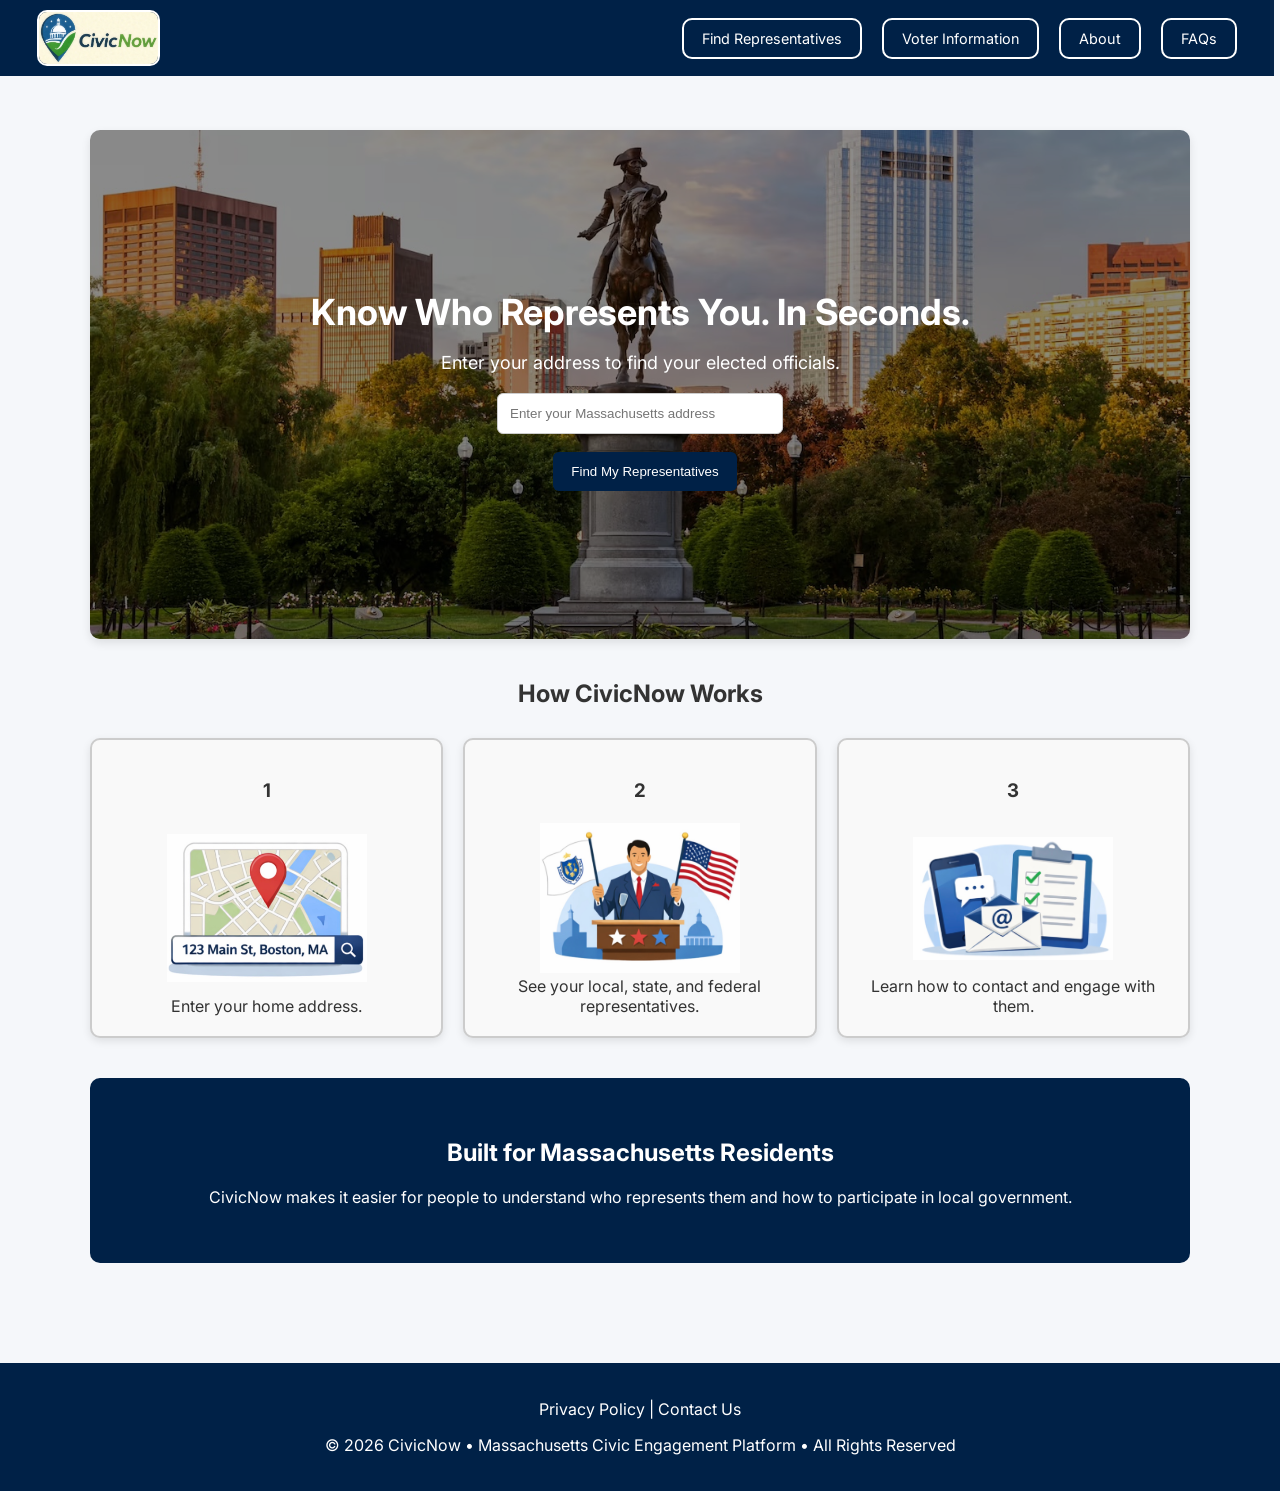
==== commit b3b5d0bc: "Add files via upload" ====
--- a/index.html
+++ b/index.html
@@ -15,7 +15,11 @@
 
 <link href="https://fonts.googleapis.com/css2?family=Inter:wght@400;600&display=swap" rel="stylesheet">
 
-<link rel="stylesheet" href="style.css">
+  <link rel="icon" type="image/x-icon" href="favicon.ico" />
+  <link rel="icon" type="image/png" sizes="32x32" href="favicon-32.png" />
+  <link rel="icon" type="image/png" sizes="16x16" href="favicon-16.png" />
+  <link rel="apple-touch-icon" sizes="64x64" href="favicon-64.png" />
+  <link rel="stylesheet" href="style.css">
 
 </head>
 
@@ -28,9 +32,7 @@
 
 <div class="header-container">
 
-<a href="index.html"><div class="logo"> <div class="nav-box">
-CivicNow</div>
-</div>
+<a href="index.html"><div class="logo"><img src="wavcon.png" alt="CivicNow" class="logo-img" /></div>
 </a>
 
 <!--Navigation-->
@@ -42,7 +44,7 @@
 </a>
 
 <a href="VoterInfo.html">
-<div class="nav-box">Voter Info</div>
+<div class="nav-box">Voter Information</div>
 </a>
 
 <a href="About.html">
@@ -177,5 +179,8 @@
      - FindReps.html reads the ?address= param on load
      - Automatically runs the search and displays results
      ============================================================ -->
+<!-- BACK TO TOP -->
+<button class="back-to-top" id="backToTop" onclick="window.scrollTo({top:0,behavior:'smooth'})" aria-label="Back to top"><svg width="18" height="18" viewBox="0 0 24 24" fill="none" stroke="currentColor" stroke-width="2.5"><polyline points="18 15 12 9 6 15"/></svg></button>
+<script>window.addEventListener("scroll",function(){var b=document.getElementById("backToTop");if(b)b.classList.toggle("back-to-top--visible",window.scrollY>400);});</script>
 </body>
 </html>
--- a/style.css
+++ b/style.css
@@ -57,11 +57,26 @@
 
 
 .logo {
-
-font-size: 24px;
-
-font-weight: 600;
-
+  display: flex;
+  align-items: center;
+  flex-shrink: 0;
+}
+
+.logo-img {
+  height: 52px;
+  width: auto;
+  display: block;
+  /* Remove any nav-box styling that might bleed in */
+ 
+  padding: 0;
+  background: none;
+  transition: opacity .2s;
+  border-radius: 10px;
+  border: 2px solid white;
+}
+
+.logo-img:hover {
+  opacity: 0.88;
 }
 
 
@@ -126,13 +141,17 @@
 /* MAIN CONTAINER */
 
 .container {
-
 max-width: 1100px;
-
 margin: auto;
-
-padding: 40px 20px;
-
+padding: 24px 14px;
+}
+
+@media (min-width: 540px) {
+  .container { padding: 32px 20px; }
+}
+
+@media (min-width: 769px) {
+  .container { padding: 40px 20px; }
 }
 
 
@@ -432,28 +451,33 @@
 
 @media (max-width: 768px) {
 
+header {
+  padding: 10px 14px;
+}
+
 .header-container {
-
-flex-direction: column;
-
-gap: 15px;
-
-}
-
-
+  flex-direction: row;
+  flex-wrap: wrap;
+  gap: 8px;
+  align-items: center;
+}
+
+.logo { font-size: 18px; }
+.logo-img { height: 40px; }
 
 .main-nav {
-
-flex-direction: column;
-
-align-items: center;
-
-display:flex;
-  justify-content:center;
-  gap:10px;
-  flex-wrap:wrap;
-
-}
+  display: flex;
+  flex-direction: row;
+  flex-wrap: wrap;
+  gap: 4px;
+  justify-content: flex-end;
+}
+
+.nav-box {
+  padding: 6px 10px;
+  font-size: 0.75rem;
+}
+
 
 
 
@@ -1223,4 +1247,73 @@
 @media (max-width: 480px) {
   .fr-search-inner { flex-wrap: wrap; }
   .fr-search-field-wrap { max-width: 100%; }
+}
+
+/* ══════════════════════════════════════════
+   NEUTRALITY BANNER
+   Appears on FindReps and other pages
+══════════════════════════════════════════ */
+.neutrality {
+  background: #fff8e1;
+  border-bottom: 1px solid #f0d060;
+  color: #5a4500;
+  font-size: 0.78rem;
+  font-weight: 500;
+  padding: 8px 40px;
+  display: flex;
+  align-items: center;
+  justify-content: center;
+  gap: 7px;
+  letter-spacing: .01em;
+  text-align: center;
+}
+
+.neutrality svg {
+  flex-shrink: 0;
+  color: #b8860b;
+}
+
+@media (max-width: 768px) {
+  .neutrality { padding: 8px 16px; font-size: 0.72rem; }
+}
+
+/* ══════════════════════════
+   BACK TO TOP BUTTON
+   Shared by FindReps and VoterInfo
+══════════════════════════ */
+.back-to-top {
+  position: fixed;
+  bottom: 28px;
+  right: 24px;
+  width: 46px;
+  height: 46px;
+  border-radius: 50%;
+  background: #002147;
+  color: #fff;
+  border: none;
+  cursor: pointer;
+  display: flex;
+  align-items: center;
+  justify-content: center;
+  box-shadow: 0 4px 14px rgba(0,33,71,.35);
+  opacity: 0;
+  transform: translateY(12px);
+  transition: opacity .25s ease, transform .25s ease, background .2s;
+  pointer-events: none;
+  z-index: 1000;
+  touch-action: manipulation;
+  -webkit-tap-highlight-color: transparent;
+}
+
+.back-to-top--visible {
+  opacity: 1;
+  transform: translateY(0);
+  pointer-events: auto;
+}
+
+.back-to-top:hover  { background: #C9A227; }
+.back-to-top:active { background: #C9A227; transform: scale(.94); }
+
+@media (max-width: 480px) {
+  .back-to-top { bottom: 18px; right: 16px; width: 42px; height: 42px; }
 }
